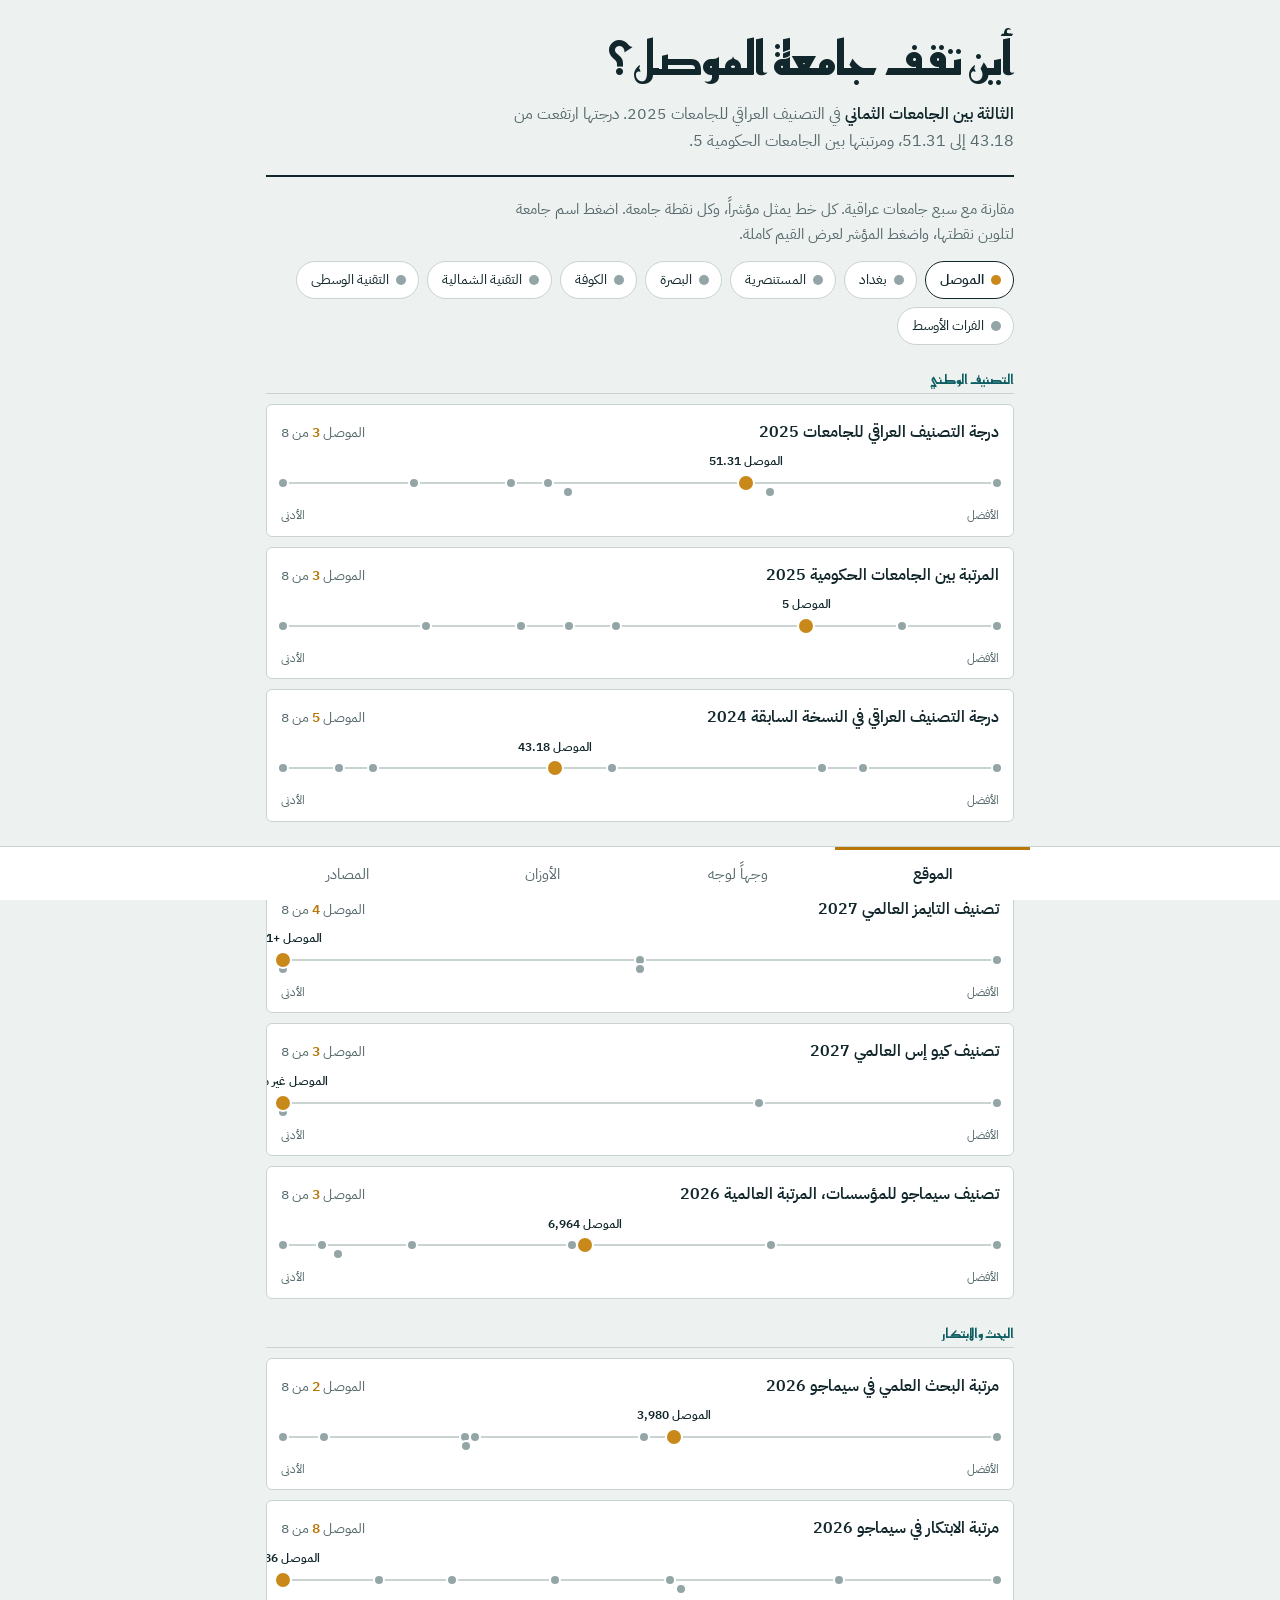
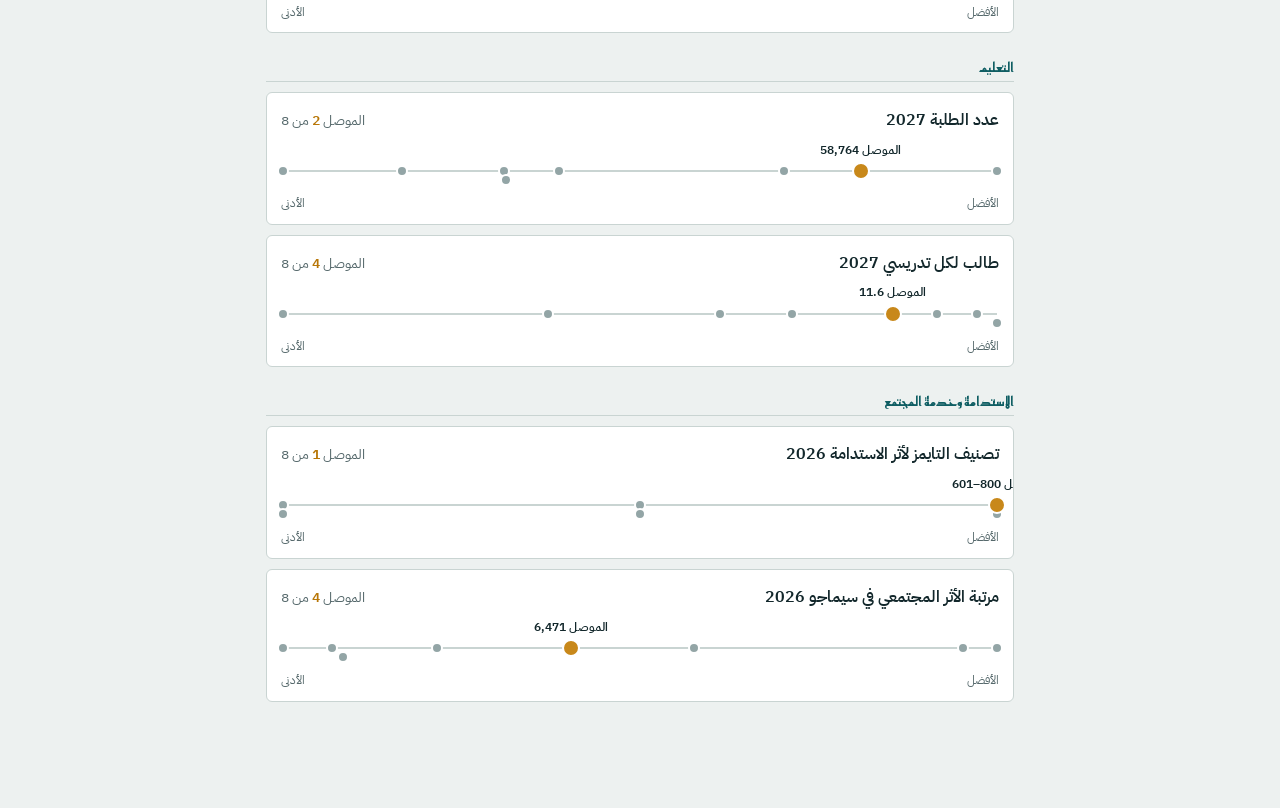
==== compare.html @ 5c390d43 "Add files via upload" ====
<!DOCTYPE html>
<html lang="ar" dir="rtl">
<head>
<meta charset="utf-8">
<meta name="viewport" content="width=device-width, initial-scale=1, viewport-fit=cover">
<title>ميزان الجامعات — مقارنة جامعة الموصل</title>
<link rel="preconnect" href="https://fonts.googleapis.com">
<link href="https://fonts.googleapis.com/css2?family=IBM+Plex+Sans+Arabic:wght@400;500;600&family=Reem+Kufi:wght@500;700&display=swap" rel="stylesheet">
<style>
:root{
  --bg:#EDF1F0; --surface:#FFFFFF; --sunk:#E2E8E6; --ink:#12272B; --muted:#56696C;
  --line:#C9D4D2; --river:#0F5E63; --river-soft:#D5E8E7; --gold:#B87708; --gold-soft:#F6E7C6;
  --dot:#93A5A6; --warn:#8A4B12;
  box-sizing:border-box;
  padding-top:env(safe-area-inset-top,0px); padding-bottom:env(safe-area-inset-bottom,0px);
}
@media (prefers-color-scheme:dark){
  :root:not([data-theme="light"]){
    --bg:#0D1A1D; --surface:#15272B; --sunk:#0A1416; --ink:#E7EFED; --muted:#9BB0B1;
    --line:#2A4146; --river:#63C7C4; --river-soft:#1C3A3D; --gold:#EDB54F; --gold-soft:#3B2F14;
    --dot:#5F7578; --warn:#F0B67A;
  }
}
:root[data-theme="dark"]{
  --bg:#0D1A1D; --surface:#15272B; --sunk:#0A1416; --ink:#E7EFED; --muted:#9BB0B1;
  --line:#2A4146; --river:#63C7C4; --river-soft:#1C3A3D; --gold:#EDB54F; --gold-soft:#3B2F14;
  --dot:#5F7578; --warn:#F0B67A;
}
*,*::before,*::after{box-sizing:inherit}
html{height:100%;scroll-padding-top:env(safe-area-inset-top,0px)}
body{margin:0;min-height:100%;background:var(--bg);color:var(--ink);
  font-family:"IBM Plex Sans Arabic","Noto Sans Arabic",Tahoma,sans-serif;font-size:16px;line-height:1.7}
h1,h2,h3{font-family:"Reem Kufi","IBM Plex Sans Arabic",Tahoma,sans-serif;line-height:1.35;margin:0}
button,input,select,textarea{font:inherit;color:inherit}
:focus-visible{outline:3px solid var(--gold);outline-offset:2px}
.num{font-variant-numeric:tabular-nums;direction:ltr;unicode-bidi:isolate;display:inline-block}

.app{max-width:780px;margin:0 auto;padding:20px 16px 96px}
.screen{display:none}
.screen.on{display:block}

/* رأس الصفحة */
.mast{padding:8px 0 20px;border-bottom:2px solid var(--ink);margin-bottom:20px}
.mast h1{font-size:clamp(1.9rem,7vw,2.9rem);font-weight:700;letter-spacing:0}
.mast p{margin:10px 0 0;max-width:34em;color:var(--muted)}
.mast p strong{color:var(--ink);font-weight:600}
.sec-title{font-size:1.25rem;font-weight:700;margin:28px 0 6px}
.sec-note{color:var(--muted);font-size:.92rem;margin:0 0 14px;max-width:36em}

/* رقائق الجامعات */
.chips{display:flex;flex-wrap:wrap;gap:8px;margin:0 0 18px}
.chip{border:1px solid var(--line);background:var(--surface);border-radius:999px;padding:6px 12px 6px 14px;
  font-size:.88rem;cursor:pointer;display:inline-flex;align-items:center;gap:7px;min-height:38px}
.chip i{width:10px;height:10px;border-radius:50%;background:var(--dot);flex:none}
.chip[aria-pressed="true"]{border-color:var(--ink);font-weight:600}
.chip[aria-pressed="true"] i{background:var(--c)}
.chip[disabled]{cursor:default;opacity:1}

/* شريط الموقع */
.axis-h{font-size:.82rem;color:var(--river);font-weight:600;margin:26px 0 4px;
  border-bottom:1px solid var(--line);padding-bottom:4px}
.strip{background:var(--surface);border:1px solid var(--line);border-radius:6px;margin:10px 0;overflow:hidden}
.strip-btn{display:block;width:100%;text-align:start;background:none;border:0;padding:14px 14px 10px;cursor:pointer}
.strip-top{display:flex;justify-content:space-between;gap:12px;align-items:baseline}
.strip-name{font-weight:600;font-size:1rem}
.strip-rank{font-size:.85rem;color:var(--muted);white-space:nowrap}
.strip-rank b{color:var(--gold);font-weight:600}
.track-wrap{padding:26px 16px 22px;direction:ltr}
.track{position:relative;height:2px;background:var(--line)}
.dotp{position:absolute;top:50%;width:12px;height:12px;border-radius:50%;background:var(--dot);
  transform:translate(-50%,-50%);border:2px solid var(--surface)}
.dotp.l2{top:calc(50% + 9px)}
.dotp.hl{width:18px;height:18px;background:var(--c);z-index:2}
.dotp .tag{position:absolute;left:50%;transform:translateX(-50%);white-space:nowrap;font-size:.72rem;
  color:var(--ink);font-weight:600;bottom:18px;direction:rtl}
.dotp .tag.dn{bottom:auto;top:18px}
.ends{display:flex;justify-content:space-between;font-size:.72rem;color:var(--muted);padding:0 14px 10px;direction:ltr}
.detail{border-top:1px solid var(--line);padding:12px 14px 14px;background:var(--sunk)}
.rowbar{display:grid;grid-template-columns:7.2em 1fr auto;gap:10px;align-items:center;font-size:.88rem;padding:4px 0}
.rowbar .bar{height:8px;background:var(--line);border-radius:4px;overflow:hidden}
.rowbar .bar span{display:block;height:100%;background:var(--dot);border-radius:4px}
.rowbar.me{font-weight:600}
.rowbar.me .bar span{background:var(--gold)}
.src{font-size:.78rem;color:var(--muted);margin:10px 0 0}
.flag{color:var(--warn)}

.pending{list-style:none;margin:0;padding:0;border-top:1px solid var(--line)}
.pending li{display:flex;justify-content:space-between;align-items:center;gap:10px;
  padding:9px 2px;border-bottom:1px solid var(--line);font-size:.92rem}
.pending small{display:block;color:var(--muted);font-size:.8rem}
.link{background:none;border:0;color:var(--river);font-weight:600;cursor:pointer;padding:6px 4px;white-space:nowrap;
  text-decoration:underline;text-underline-offset:3px}

/* جدول المقارنة */
.scroll{overflow-x:auto;border:1px solid var(--line);border-radius:6px;background:var(--surface)}
table{border-collapse:collapse;width:100%;font-size:.88rem}
th,td{padding:9px 10px;text-align:start;border-bottom:1px solid var(--line);vertical-align:top}
thead th{font-weight:600;border-bottom:2px solid var(--ink);white-space:nowrap}
thead th i{display:inline-block;width:9px;height:9px;border-radius:50%;margin-inline-end:5px;background:var(--c)}
tbody th{font-weight:500;min-width:9.5em}
td.best{font-weight:600;background:var(--river-soft)}
td.na{color:var(--muted)}
tr.ax th{background:var(--sunk);color:var(--river);font-size:.8rem;font-weight:600}
svg text{font-family:"IBM Plex Sans Arabic",Tahoma,sans-serif;fill:var(--ink)}
.slope{background:var(--surface);border:1px solid var(--line);border-radius:6px;padding:10px 6px}

/* الأوزان */
.wrow{display:grid;grid-template-columns:1fr auto;gap:2px 12px;padding:10px 0;border-bottom:1px solid var(--line)}
.wrow label{font-weight:500}
.wrow output{font-variant-numeric:tabular-nums;color:var(--river);font-weight:600}
.wrow input[type=range]{grid-column:1/-1;width:100%;accent-color:var(--river);direction:ltr}
.wrow.empty label,.wrow.empty output{color:var(--muted)}
.wrow small{grid-column:1/-1;color:var(--muted);font-size:.8rem}
.rank{list-style:none;margin:0;padding:0;counter-reset:r}
.rank li{counter-increment:r;display:grid;grid-template-columns:1.6em 1fr auto;gap:4px 10px;align-items:center;
  padding:10px 12px;background:var(--surface);border:1px solid var(--line);border-radius:6px;margin-bottom:6px}
.rank li::before{content:counter(r);font-family:"Reem Kufi",sans-serif;font-weight:700;font-size:1.2rem;color:var(--muted)}
.rank li.me{border-color:var(--gold);background:var(--gold-soft)}
.rank li.me::before{color:var(--gold)}
.rank .bar{grid-column:2/-1;height:6px;background:var(--line);border-radius:3px;overflow:hidden}
.rank .bar span{display:block;height:100%;background:var(--river)}
.rank li.me .bar span{background:var(--gold)}
.rank small{grid-column:2/-1;color:var(--muted);font-size:.78rem}
.notice{border-inline-start:4px solid var(--gold);background:var(--gold-soft);padding:10px 14px;border-radius:0 6px 6px 0;
  font-size:.9rem;margin:0 0 16px}

/* إدخال البيانات */
.field{display:block;margin:0 0 12px}
.field span{display:block;font-size:.85rem;font-weight:500;margin-bottom:4px}
.field input,.field select,textarea{width:100%;padding:10px 12px;border:1px solid var(--line);border-radius:6px;
  background:var(--surface);min-height:44px}
.grid2{display:grid;grid-template-columns:repeat(auto-fit,minmax(200px,1fr));gap:0 14px}
.btns{display:flex;flex-wrap:wrap;gap:10px;margin:6px 0 4px}
.btn{border:1px solid var(--ink);background:var(--ink);color:var(--bg);border-radius:6px;padding:10px 18px;
  font-weight:600;cursor:pointer;min-height:44px}
.btn.ghost{background:none;color:var(--ink)}
textarea{min-height:110px;direction:ltr;font-size:.8rem;font-family:ui-monospace,Consolas,monospace}
.srclist{margin:0;padding:0;list-style:none}
.srclist li{padding:9px 0;border-bottom:1px solid var(--line);font-size:.9rem}
.srclist small{display:block;color:var(--muted)}

/* شريط التنقل */
.tabs{position:fixed;inset-inline:0;bottom:0;z-index:10;background:var(--surface);border-top:1px solid var(--line);
  padding-bottom:env(safe-area-inset-bottom,0px)}
.tabs div{max-width:780px;margin:0 auto;display:grid;grid-template-columns:repeat(4,1fr)}
.tabs button{background:none;border:0;border-top:3px solid transparent;padding:12px 4px 13px;cursor:pointer;
  font-size:.92rem;color:var(--muted);min-height:52px}
.tabs button[aria-selected="true"]{color:var(--ink);font-weight:600;border-top-color:var(--gold)}
.toast{position:fixed;bottom:calc(72px + env(safe-area-inset-bottom,0px));left:50%;transform:translateX(-50%);
  background:var(--ink);color:var(--bg);padding:9px 18px;border-radius:6px;font-size:.9rem;opacity:0;pointer-events:none;
  transition:opacity .2s;z-index:20}
.toast.on{opacity:1}
@media (prefers-reduced-motion:reduce){.toast{transition:none}}
</style>
</head>
<body>
<div class="app">

  <section class="screen on" id="s-pos" role="tabpanel">
    <header class="mast">
      <h1>أين تقف جامعة الموصل؟</h1>
      <p id="lead"></p>
    </header>
    <p class="sec-note">مقارنة مع سبع جامعات عراقية. كل خط يمثل مؤشراً، وكل نقطة جامعة. اضغط اسم جامعة لتلوين نقطتها، واضغط المؤشر لعرض القيم كاملة.</p>
    <div class="chips" id="hl-chips"></div>
    <div id="strips"></div>
  </section>

  <section class="screen" id="s-cmp" role="tabpanel">
    <header class="mast">
      <h1>وجهاً لوجه</h1>
      <p>اختر من جامعتين إلى أربع. الخانة المظللة هي الأفضل في ذلك المؤشر.</p>
    </header>
    <div class="chips" id="cmp-chips"></div>
    <div class="scroll"><table id="cmp-table"></table></div>
    <h2 class="sec-title">التصنيف العراقي بين 2024 و2025</h2>
    <p class="sec-note">درجة كل جامعة في النسختين. الخطوط الملونة للجامعات المختارة أعلاه.</p>
    <div class="slope" id="slope"></div>
  </section>

  <section class="screen" id="s-w" role="tabpanel">
    <header class="mast">
      <h1>الأوزان والترتيب</h1>
      <p>حرّك وزن كل محور، والترتيب يتغير فوراً. لا يوجد ترتيب واحد صحيح، فالترتيب يتبع ما تعدّه مهماً.</p>
    </header>
    <div class="notice" id="cover-note"></div>
    <ol class="rank" id="rank"></ol>
    <h2 class="sec-title">وزن كل محور</h2>
    <div id="weights"></div>
    <div class="btns"><button class="btn ghost" id="w-reset">إعادة الأوزان الافتراضية</button></div>
  </section>

  <section class="screen" id="s-data" role="tabpanel">
    <header class="mast">
      <h1>المصادر وطريقة الحساب</h1>
      <p>كل مؤشر في هذا التطبيق متوفر للجامعات الثماني كلها، ومأخوذ من مصدره المعلن.</p>
    </header>
    <ul class="srclist" id="srclist"></ul>
    <h2 class="sec-title">طريقة الحساب</h2>
    <p class="sec-note">كل مؤشر يُحوَّل إلى مقياس من صفر إلى مئة بين الجامعات الثماني: الأفضل مئة والأدنى صفر. درجة المحور هي متوسط مؤشراته، والدرجة النهائية متوسط المحاور بحسب أوزانها. «غير مدرجة» في تصنيف عالمي تُحسب صفراً في ذلك المؤشر. عدد الطلبة وسنة التأسيس للعرض فقط ولا يدخلان في الترتيب.</p>
    <p class="sec-note" id="stamp"></p>
  </section>
</div>

<nav class="tabs" aria-label="شاشات التطبيق"><div role="tablist">
  <button role="tab" data-tab="pos" aria-selected="true">الموقع</button>
  <button role="tab" data-tab="cmp" aria-selected="false">وجهاً لوجه</button>
  <button role="tab" data-tab="w" aria-selected="false">الأوزان</button>
  <button role="tab" data-tab="data" aria-selected="false">المصادر</button>
</div></nav>
<div class="toast" id="toast" role="status" aria-live="polite"></div>

<script>
(function(){
"use strict";
var UNIS=[
 {id:"mosul",n:"جامعة الموصل",s:"الموصل",c:"#C8881A"},
 {id:"baghdad",n:"جامعة بغداد",s:"بغداد",c:"#2E7BC4"},
 {id:"must",n:"الجامعة المستنصرية",s:"المستنصرية",c:"#8A5FC9"},
 {id:"basrah",n:"جامعة البصرة",s:"البصرة",c:"#1F9A77"},
 {id:"kufa",n:"جامعة الكوفة",s:"الكوفة",c:"#C7524A"},
 {id:"ntu",n:"الجامعة التقنية الشمالية",s:"التقنية الشمالية",c:"#D2619F"},
 {id:"mtu",n:"الجامعة التقنية الوسطى",s:"التقنية الوسطى",c:"#3E9FB3"},
 {id:"atu",n:"جامعة الفرات الأوسط التقنية",s:"الفرات الأوسط",c:"#8C9A32"}
];
var AXES=[
 {id:"nat",n:"التصنيف الوطني",w:25},
 {id:"glob",n:"التصنيفات العالمية",w:25},
 {id:"res",n:"البحث والابتكار",w:25},
 {id:"edu",n:"التعليم",w:10},
 {id:"sus",n:"الاستدامة وخدمة المجتمع",w:15}
];
var MOHE="جهاز الإشراف والتقويم العلمي، وزارة التعليم العالي";
var THE="صفحات الجامعات في موقع التايمز للتعليم العالي";
var SIR="موقع سيماجو لتصنيف المؤسسات";
var IND=[
 {id:"iru25",ax:"nat",n:"درجة التصنيف العراقي للجامعات",hi:true,sc:true,src:MOHE,year:"2025",
  v:{mosul:"51.31",baghdad:"60.08",must:"45.10",basrah:"52.17",kufa:"39.75",ntu:"43.14",mtu:"44.40",atu:"35.17"}},
 {id:"iru25r",ax:"nat",n:"المرتبة بين الجامعات الحكومية",hi:false,sc:false,src:MOHE,year:"2025",
  v:{mosul:"5",baghdad:"1",must:"9",basrah:"3",kufa:"13",ntu:"11",mtu:"10",atu:"16"}},
 {id:"iru24",ax:"nat",n:"درجة التصنيف العراقي في النسخة السابقة",hi:true,sc:false,src:MOHE,year:"2024",
  v:{mosul:"43.18",baghdad:"48.65",must:"51.04",basrah:"44.20",kufa:"47.93",ntu:"39.35",mtu:"39.95",atu:"38.35"}},
 {id:"the",ax:"glob",n:"تصنيف التايمز العالمي",hi:false,sc:true,src:THE,year:"2027",
  v:{mosul:"2001+",baghdad:"1601–1800",must:"1801–2000",basrah:"2001+",kufa:"1801–2000",ntu:"2001+",mtu:"2001+",atu:"2001+"}},
 {id:"qs",ax:"glob",n:"تصنيف كيو إس العالمي",hi:false,sc:true,src:"صفحات الجامعات في موقع كيو إس",year:"2027",
  note:"الموصل والبصرة ظهرتا في نسخة 2026 بنطاق 1201–1400 ثم غابتا عن نسخة 2027.",
  v:{mosul:"غير مدرجة",baghdad:"801–850",must:"1001–1200",basrah:"غير مدرجة",kufa:"1401+",ntu:"غير مدرجة",mtu:"غير مدرجة",atu:"غير مدرجة"}},
 {id:"sir",ax:"glob",n:"تصنيف سيماجو للمؤسسات، المرتبة العالمية",hi:false,sc:true,src:SIR,year:"2026",
  v:{baghdad:"3279",must:"5298",mosul:"6964",basrah:"7077",kufa:"8508",atu:"9174",ntu:"9319",mtu:"9663"}},
 {id:"sirr",ax:"res",n:"مرتبة البحث العلمي في سيماجو",hi:false,sc:true,src:SIR,year:"2026",
  v:{baghdad:"1367",mosul:"3980",must:"4227",basrah:"5589",atu:"5657",kufa:"5673",mtu:"6813",ntu:"7144"}},
 {id:"siri",ax:"res",n:"مرتبة الابتكار في سيماجو",hi:false,sc:true,src:SIR,year:"2026",
  v:{ntu:"8283",mtu:"8593",baghdad:"8903",basrah:"8925",must:"9152",kufa:"9355",atu:"9498",mosul:"9686"}},
 {id:"stud",ax:"edu",n:"عدد الطلبة",hi:true,sc:false,src:THE,year:"2027",
  v:{baghdad:"68301",mosul:"58764",basrah:"53414",mtu:"37763",must:"34033",kufa:"33945",atu:"26757",ntu:"18476"}},
 {id:"sps",ax:"edu",n:"طالب لكل تدريسي",hi:false,sc:true,src:THE,year:"2027",
  v:{must:"9",baghdad:"9.5",kufa:"10.5",mosul:"11.6",ntu:"14.1",basrah:"15.9",mtu:"20.2",atu:"26.8"}},
 {id:"founded",ax:"edu",n:"سنة التأسيس",hi:false,sc:false,src:"مواقع الجامعات والمصادر العامة",year:"—",plain:true,
  v:{mosul:"1967",baghdad:"1957",must:"1963",basrah:"1964",kufa:"1987",ntu:"2014",mtu:"2014",atu:"2014"}},
 {id:"impact",ax:"sus",n:"تصنيف التايمز لأثر الاستدامة",hi:false,sc:true,src:THE,year:"2026",
  note:"البصرة والتقنية الشمالية ظهرتا في نسخة 2025 فقط: البصرة 601–800، والتقنية الشمالية 1001–1500.",
  v:{mosul:"601–800",must:"601–800",kufa:"801–1000",atu:"801–1000",mtu:"1001–1500",baghdad:"غير مدرجة",basrah:"غير مدرجة",ntu:"غير مدرجة"}},
 {id:"sirs",ax:"sus",n:"مرتبة الأثر المجتمعي في سيماجو",hi:false,sc:true,src:SIR,year:"2026",
  v:{baghdad:"2403",must:"2721",basrah:"5297",mosul:"6471",kufa:"7766",ntu:"8659",atu:"8765",mtu:"9231"}}
];
var IX={};IND.forEach(function(i){IX[i.id]=i;});
var UX={};UNIS.forEach(function(u){UX[u.id]=u;});
var KEY="unicompare.v3";
var S={ov:{},w:{},hl:["mosul"],cmp:["mosul","baghdad","basrah"],open:null,edit:"the"};
try{var raw=localStorage.getItem(KEY);if(raw){var p=JSON.parse(raw);if(p&&typeof p==="object"){
  if(p.w)S.w=p.w;if(Array.isArray(p.hl))S.hl=p.hl;if(Array.isArray(p.cmp))S.cmp=p.cmp;}}}catch(e){}
function save(){try{localStorage.setItem(KEY,JSON.stringify({ov:S.ov,w:S.w,hl:S.hl,cmp:S.cmp}));}catch(e){}}
function $(id){return document.getElementById(id);}
function esc(s){return String(s).replace(/[&<>"']/g,function(c){return{"&":"&amp;","<":"&lt;",">":"&gt;",'"':"&quot;","'":"&#39;"}[c];});}
function fmt(v,dec){return Number(v).toLocaleString("en-US",{maximumFractionDigits:dec==null?2:dec});}
function weight(a){return S.w[a.id]!=null?S.w[a.id]:a.w;}
function meta(ind){var o=S.ov[ind.id];return{src:o?o.src:ind.src,year:o?o.year:ind.year,note:o?null:ind.note};}
function rawText(ind,u){var o=S.ov[ind.id];var t=o?o.vals[u]:(ind.v||{})[u];return t==null?"":String(t).trim();}
function parse(t,ind){
  if(!t)return null;
  if(/غير\s*مدرج/.test(t))return{t:"غير مدرجة",un:true};
  var m=t.replace(/[,،]/g,"").match(/\d+(\.\d+)?/);if(!m)return null;
  var v=parseFloat(m[0]);var simple=/^\d+(\.\d+)?$/.test(t.replace(/[,،]/g,""));
  return{t:simple&&!ind.plain?fmt(v):t,v:v};
}
function val(ind,u){
  if(ind.der){var a=val(IX[ind.der[0]],u),b=val(IX[ind.der[1]],u);
    if(!a||!b||a.un||b.un||!b.v)return null;var q=a.v/b.v;return{t:fmt(q,ind.dec),v:q};}
  return parse(rawText(ind,u),ind);
}
function count(ind){return UNIS.filter(function(u){return val(ind,u.id);}).length;}
function norms(ind){
  var out={},nums=[];
  UNIS.forEach(function(u){var r=val(ind,u.id);if(r){out[u.id]=r;if(!r.un)nums.push(r.v);}});
  if(!nums.length)return{};
  var mn=Math.min.apply(null,nums),mx=Math.max.apply(null,nums),res={};
  Object.keys(out).forEach(function(k){var r=out[k];
    res[k]=r.un?0:(mx===mn?1:(ind.hi?(r.v-mn)/(mx-mn):(mx-r.v)/(mx-mn)));});
  return res;
}
function scored(ind){return ind.sc&&count(ind)===8;}
function axisScores(ax){
  var acc={};
  IND.filter(function(i){return i.ax===ax.id&&scored(i);}).forEach(function(i){
    var n=norms(i);Object.keys(n).forEach(function(k){(acc[k]=acc[k]||[]).push(n[k]);});});
  var out={};Object.keys(acc).forEach(function(k){out[k]=acc[k].reduce(function(a,b){return a+b;},0)/acc[k].length;});
  return out;
}
function rankIn(ind,uid){
  var n=norms(ind);if(n[uid]==null)return null;
  var better=Object.keys(n).filter(function(k){return n[k]>n[uid]+1e-9;}).length;
  return{pos:better+1,of:Object.keys(n).length};
}
var ORD=["","الأولى","الثانية","الثالثة","الرابعة","الخامسة","السادسة","السابعة","الثامنة"];

/* ---------- شاشة الموقع ---------- */
function chipsHTML(sel,lockMosul){
  return UNIS.map(function(u){var on=sel.indexOf(u.id)>=0;
    return '<button class="chip" data-u="'+u.id+'" aria-pressed="'+on+'" style="--c:'+u.c+'"'+
      (lockMosul&&u.id==="mosul"?" disabled":"")+'><i></i>'+esc(u.s)+'</button>';}).join("");
}
function renderLead(){
  var i25=IX.iru25,r=rankIn(i25,"mosul"),a=val(IX.iru25r,"mosul"),b=val(IX.iru24,"mosul"),c=val(i25,"mosul");
  var h="";
  if(r)h+="<strong>"+ORD[r.pos]+" بين الجامعات "+(r.of===8?"الثماني":r.of)+"</strong> في التصنيف العراقي للجامعات "+esc(meta(i25).year)+". ";
  if(a&&b&&c)h+="درجتها ارتفعت من <span class='num'>"+b.t+"</span> إلى <span class='num'>"+c.t+"</span>، ومرتبتها بين الجامعات الحكومية <span class='num'>"+a.t+"</span>.";
  $("lead").innerHTML=h||"أدخل البيانات لتظهر خلاصة الموقع هنا.";
}
function stripHTML(ind){
  var n=norms(ind),m=meta(ind),rk=rankIn(ind,"mosul");
  var pts=UNIS.filter(function(u){return n[u.id]!=null;}).map(function(u){return{u:u,p:n[u.id],r:val(ind,u.id)};})
    .sort(function(a,b){return a.p-b.p;});
  var last=-9,lane=0,k=0;
  var dots=pts.map(function(d){
    var hl=S.hl.indexOf(d.u.id)>=0;
    if(d.p-last<0.035){lane=lane?0:1;}else{lane=0;}last=d.p;
    var tag=hl?'<span class="tag'+((k++)%2?" dn":"")+'">'+esc(d.u.s)+" "+'<span class="num">'+esc(d.r.t)+"</span></span>":"";
    return '<span class="dotp'+(hl?" hl":"")+(lane&&!hl?" l2":"")+'" style="left:'+(d.p*100).toFixed(1)+"%;--c:"+d.u.c+'" title="'+esc(d.u.n)+": "+esc(d.r.t)+'">'+tag+"</span>";
  }).join("");
  var open=S.open===ind.id,det="";
  if(open){
    det='<div class="detail">'+pts.slice().reverse().map(function(d){
      return '<div class="rowbar'+(d.u.id==="mosul"?" me":"")+'"><span>'+esc(d.u.s)+'</span><span class="bar"><span style="width:'+Math.max(3,d.p*100).toFixed(0)+'%"></span></span><span class="num">'+esc(d.r.t)+"</span></div>";
    }).join("")+
    '<p class="src">المصدر: '+esc(m.src||"غير محدد")+"، "+esc(m.year||"")+"."+(m.note?' <span class="flag">'+esc(m.note)+"</span>":"")+"</p></div>";
  }
  return '<article class="strip"><button class="strip-btn" data-ind="'+ind.id+'" aria-expanded="'+open+'">'+
    '<span class="strip-top"><span class="strip-name">'+esc(ind.n)+(m.year&&m.year!=="—"?' <span class="num">'+esc(m.year)+"</span>":"")+"</span>"+
    '<span class="strip-rank">'+(rk?"الموصل <b>"+rk.pos+"</b> من "+rk.of:"الموصل بلا قيمة")+"</span></span></button>"+
    '<div class="track-wrap"><div class="track">'+dots+"</div></div>"+
    '<div class="ends"><span>الأدنى</span><span>الأفضل</span></div>'+det+"</article>";
}
function renderPos(){
  renderLead();
  $("hl-chips").innerHTML=chipsHTML(S.hl,true);
  var h="";
  AXES.forEach(function(ax){
    var list=IND.filter(function(i){return i.ax===ax.id&&!i.plain&&count(i)>=2;});
    if(list.length)h+='<h2 class="axis-h">'+esc(ax.n)+"</h2>"+list.map(stripHTML).join("");
  });
  $("strips").innerHTML=h;
}

/* ---------- وجهاً لوجه ---------- */
function renderCmp(){
  $("cmp-chips").innerHTML=chipsHTML(S.cmp,false);
  var sel=S.cmp.map(function(id){return UX[id];});
  var h="<thead><tr><th>المؤشر</th>"+sel.map(function(u){return '<th style="--c:'+u.c+'"><i></i>'+esc(u.s)+"</th>";}).join("")+"</tr></thead><tbody>";
  AXES.forEach(function(ax){
    var list=IND.filter(function(i){return i.ax===ax.id&&count(i)>=1;});
    if(!list.length)return;
    h+='<tr class="ax"><th colspan="'+(sel.length+1)+'">'+esc(ax.n)+"</th></tr>";
    list.forEach(function(i){
      var n=norms(i),best=-1;
      if(!i.plain)sel.forEach(function(u){if(n[u.id]!=null&&n[u.id]>best)best=n[u.id];});
      var have=sel.filter(function(u){return n[u.id]!=null;}).length;
      var y=meta(i).year;
      h+="<tr><th>"+esc(i.n)+(y&&y!=="—"?' <span class="num">'+esc(y)+"</span>":"")+"</th>"+sel.map(function(u){
        var r=val(i,u.id);if(!r)return '<td class="na">لم يُدخل</td>';
        var b=!i.plain&&have>1&&Math.abs(n[u.id]-best)<1e-9;
        return "<td"+(b?' class="best"':"")+'><span class="num">'+esc(r.t)+"</span></td>";}).join("")+"</tr>";
    });
  });
  $("cmp-table").innerHTML=h+"</tbody>";
  renderSlope();
}
function renderSlope(){
  var a=IX.iru24,b=IX.iru25,rows=[];
  UNIS.forEach(function(u){var x=val(a,u.id),y=val(b,u.id);if(x&&y&&!x.un&&!y.un)rows.push({u:u,a:x.v,b:y.v});});
  if(rows.length<2){$("slope").innerHTML='<p class="sec-note">أدخل درجات النسختين ليظهر الرسم.</p>';return;}
  var all=[];rows.forEach(function(r){all.push(r.a,r.b);});
  var mn=Math.min.apply(null,all)-1,mx=Math.max.apply(null,all)+1,W=360,H=330,T=36,B=18,xa=318,xb=176;
  function y(v){return T+(mx-v)/(mx-mn)*(H-T-B);}
  rows.sort(function(p,q){return q.b-p.b;});
  var prev=-99;rows.forEach(function(r){var ly=y(r.b);if(ly-prev<17)ly=prev+17;r.ly=ly;prev=ly;});
  var s='<svg viewBox="0 0 '+W+" "+(Math.max(H,prev+14))+'" role="img" aria-label="تغير درجة التصنيف العراقي بين النسختين" style="width:100%;height:auto;display:block">';
  s+='<text x="'+xa+'" y="18" text-anchor="middle" font-size="12" font-weight="600">'+esc(meta(a).year)+"</text>";
  s+='<text x="'+xb+'" y="18" text-anchor="middle" font-size="12" font-weight="600">'+esc(meta(b).year)+"</text>";
  s+='<line x1="'+xa+'" x2="'+xa+'" y1="'+T+'" y2="'+(H-B)+'" stroke="var(--line)"/><line x1="'+xb+'" x2="'+xb+'" y1="'+T+'" y2="'+(H-B)+'" stroke="var(--line)"/>';
  rows.slice().sort(function(p,q){return (S.cmp.indexOf(p.u.id)>=0)-(S.cmp.indexOf(q.u.id)>=0);}).forEach(function(r){
    var on=S.cmp.indexOf(r.u.id)>=0,col=on?r.u.c:"var(--dot)";
    s+='<line x1="'+xa+'" y1="'+y(r.a).toFixed(1)+'" x2="'+xb+'" y2="'+y(r.b).toFixed(1)+'" stroke="'+col+'" stroke-width="'+(on?3:1.2)+'" stroke-linecap="round"/>';
    s+='<circle cx="'+xa+'" cy="'+y(r.a).toFixed(1)+'" r="'+(on?4.5:3)+'" fill="'+col+'"/><circle cx="'+xb+'" cy="'+y(r.b).toFixed(1)+'" r="'+(on?4.5:3)+'" fill="'+col+'"/>';
    if(on)s+='<text x="'+(xa+9)+'" y="'+(y(r.a)+4).toFixed(1)+'" font-size="11" text-anchor="start">'+fmt(r.a,1)+"</text>";
    s+='<line x1="'+(xb-5)+'" y1="'+y(r.b).toFixed(1)+'" x2="'+(xb-10)+'" y2="'+r.ly.toFixed(1)+'" stroke="var(--line)"/>';
    s+='<text x="'+(xb-13)+'" y="'+(r.ly+4).toFixed(1)+'" font-size="12" direction="rtl" text-anchor="start" font-weight="'+(on?600:400)+'"'+(on?"":' style="fill:var(--muted)"')+">"+esc(r.u.s)+" "+fmt(r.b,1)+"</text>";
  });
  $("slope").innerHTML=s+"</svg>";
}

/* ---------- الأوزان ---------- */
function renderW(){
  var sc={},live=[];
  AXES.forEach(function(ax){sc[ax.id]=axisScores(ax);if(Object.keys(sc[ax.id]).length)live.push(ax);});
  var res=UNIS.map(function(u){var sw=0,s=0,n=0;
    live.forEach(function(ax){var v=sc[ax.id][u.id];if(v!=null){var w=weight(ax);s+=w*v;sw+=w;n++;}});
    return{u:u,score:sw?s/sw*100:null,n:n};}).filter(function(r){return r.score!=null;})
    .sort(function(p,q){return q.score-p.score;});
  $("cover-note").innerHTML="الترتيب محسوب من "+live.length+" محاور: «"+live.map(function(a){return esc(a.n);}).join("»، «")+"». كل المؤشرات متوفرة للجامعات الثماني.";
  $("rank").innerHTML=res.map(function(r){
    return '<li class="'+(r.u.id==="mosul"?"me":"")+'"><span>'+esc(r.u.n)+'</span><span class="num">'+fmt(r.score,1)+
      '</span><span class="bar"><span style="width:'+r.score.toFixed(0)+'%"></span></span></li>';}).join("");
  var tot=live.reduce(function(a,x){return a+weight(x);},0);
  $("weights").innerHTML=live.map(function(ax){
    var on=live.indexOf(ax)>=0,w=weight(ax),pc=on&&tot?Math.round(w/tot*100):0;
    return '<div class="wrow'+(on?"":" empty")+'"><label for="w-'+ax.id+'">'+esc(ax.n)+'</label><output id="o-'+ax.id+'">'+(on?pc+"٪":"—")+
      '</output><input type="range" id="w-'+ax.id+'" data-ax="'+ax.id+'" min="0" max="40" step="5" value="'+w+'"'+(on?"":" disabled")+">"+
      (on?"":"<small>لا بيانات بعد في هذا المحور، فهو خارج الحساب.</small>")+"</div>";}).join("");
}

/* ---------- البيانات ---------- */
function renderData(){
  $("srclist").innerHTML=IND.map(function(i){var mm=meta(i);
    return "<li>"+esc(i.n)+"<small>"+esc(mm.src||"")+(mm.year&&mm.year!=="—"?"، "+esc(mm.year):"")+"</small>"+(mm.note?"<small>"+esc(mm.note)+"</small>":"")+"</li>";}).join("");
  $("stamp").textContent="آخر تحديث للبيانات: تشرين الأول 2026.";
}
function toast(t){var el=$("toast");el.textContent=t;el.classList.add("on");clearTimeout(toast.t);toast.t=setTimeout(function(){el.classList.remove("on");},2200);}
function renderAll(){renderPos();renderCmp();renderW();renderData();}
function go(tab){
  ["pos","cmp","w","data"].forEach(function(t){$("s-"+t).classList.toggle("on",t===tab);});
  document.querySelectorAll(".tabs button").forEach(function(b){b.setAttribute("aria-selected",b.dataset.tab===tab);});
  window.scrollTo(0,0);
}

/* ---------- الأحداث ---------- */
document.querySelector(".tabs").addEventListener("click",function(e){var b=e.target.closest("button");if(b)go(b.dataset.tab);});
$("hl-chips").addEventListener("click",function(e){var b=e.target.closest(".chip");if(!b||b.disabled)return;
  var i=S.hl.indexOf(b.dataset.u);if(i>=0)S.hl.splice(i,1);else S.hl.push(b.dataset.u);save();renderPos();});
$("strips").addEventListener("click",function(e){var b=e.target.closest(".strip-btn");if(!b)return;
  S.open=S.open===b.dataset.ind?null:b.dataset.ind;renderPos();});
$("cmp-chips").addEventListener("click",function(e){var b=e.target.closest(".chip");if(!b)return;
  var i=S.cmp.indexOf(b.dataset.u);
  if(i>=0){if(S.cmp.length<=2){toast("أبقِ جامعتين على الأقل");return;}S.cmp.splice(i,1);}
  else{if(S.cmp.length>=4){toast("الحد الأقصى أربع جامعات");return;}S.cmp.push(b.dataset.u);}
  save();renderCmp();});
$("weights").addEventListener("input",function(e){var t=e.target;if(!t.dataset.ax)return;
  S.w[t.dataset.ax]=Number(t.value);save();var id=t.id;renderW();var el=$(id);if(el)el.focus();});
$("w-reset").addEventListener("click",function(){S.w={};save();renderW();toast("أُعيدت الأوزان الافتراضية");});

S.hl=S.hl.filter(function(x){return UX[x];});if(S.hl.indexOf("mosul")<0)S.hl.unshift("mosul");
S.cmp=S.cmp.filter(function(x){return UX[x];});if(S.cmp.length<2)S.cmp=["mosul","baghdad"];

renderAll();
})();
</script>
</body>
</html>
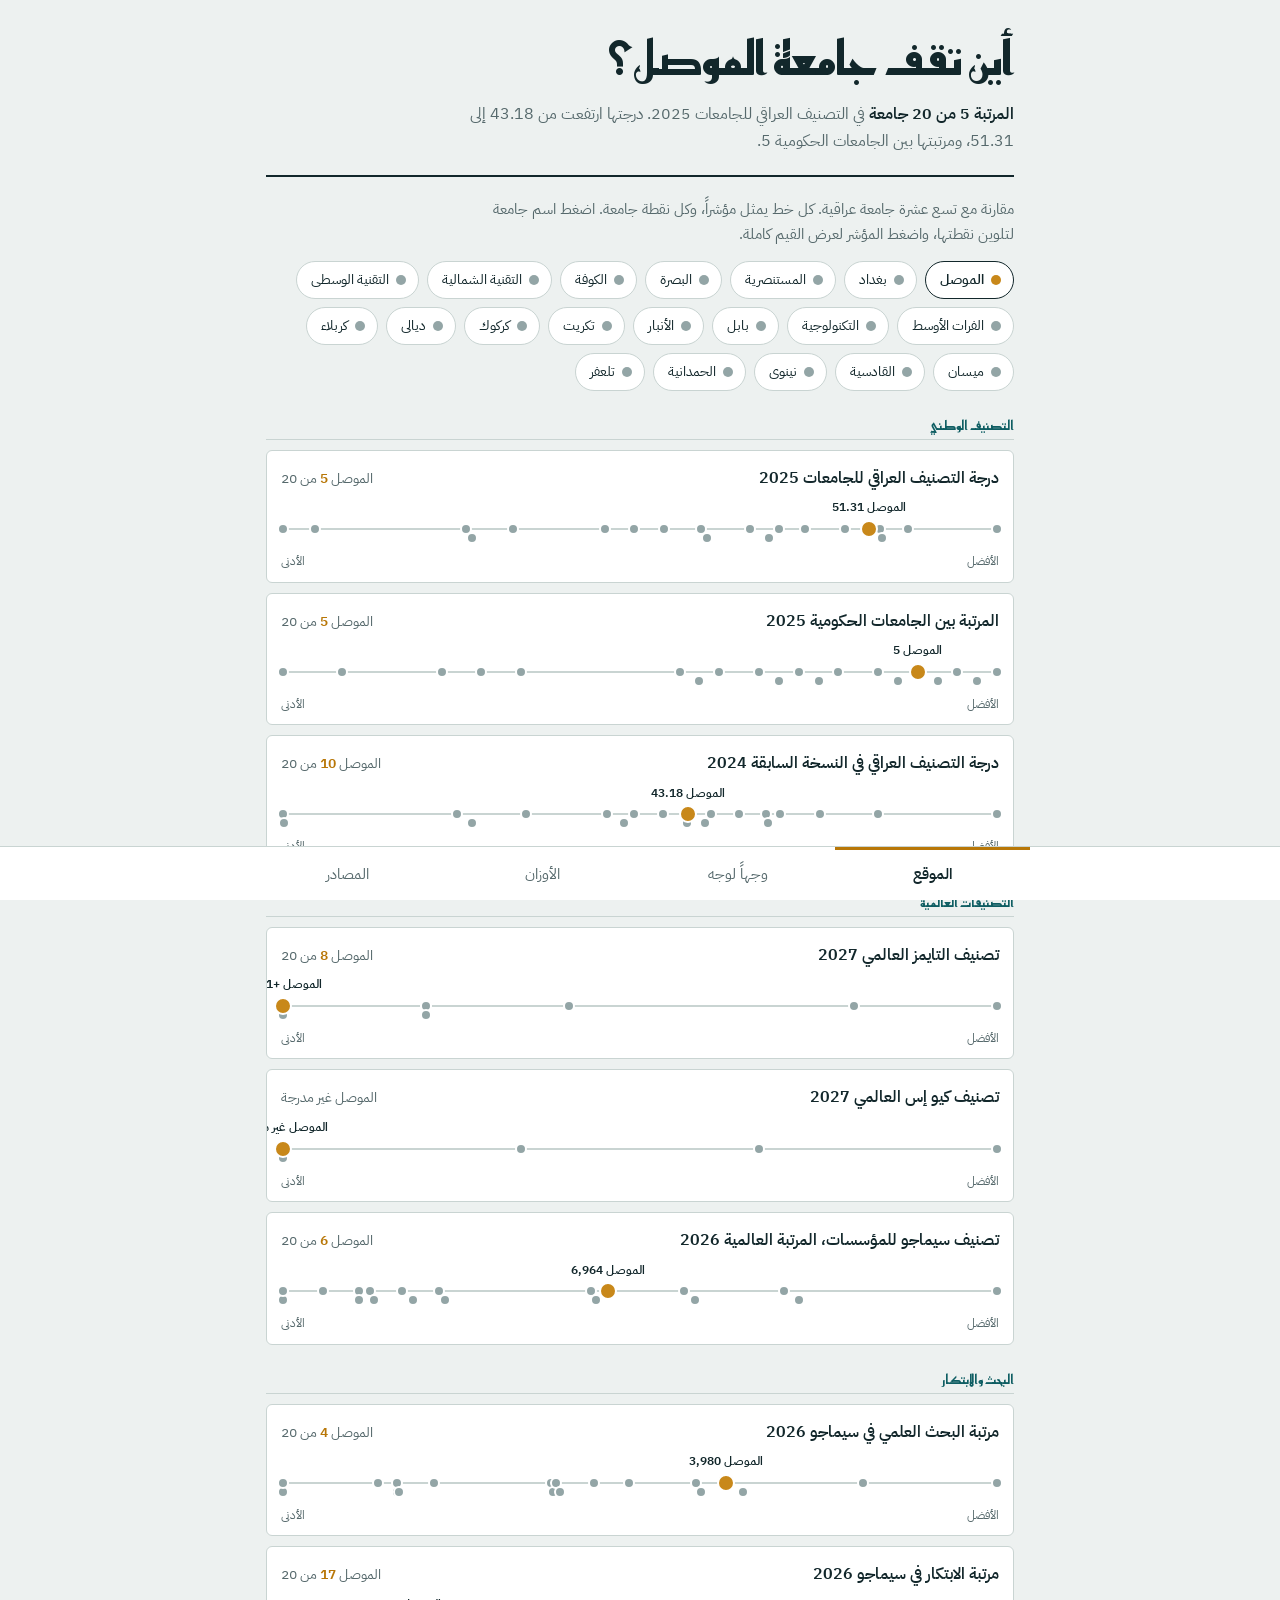
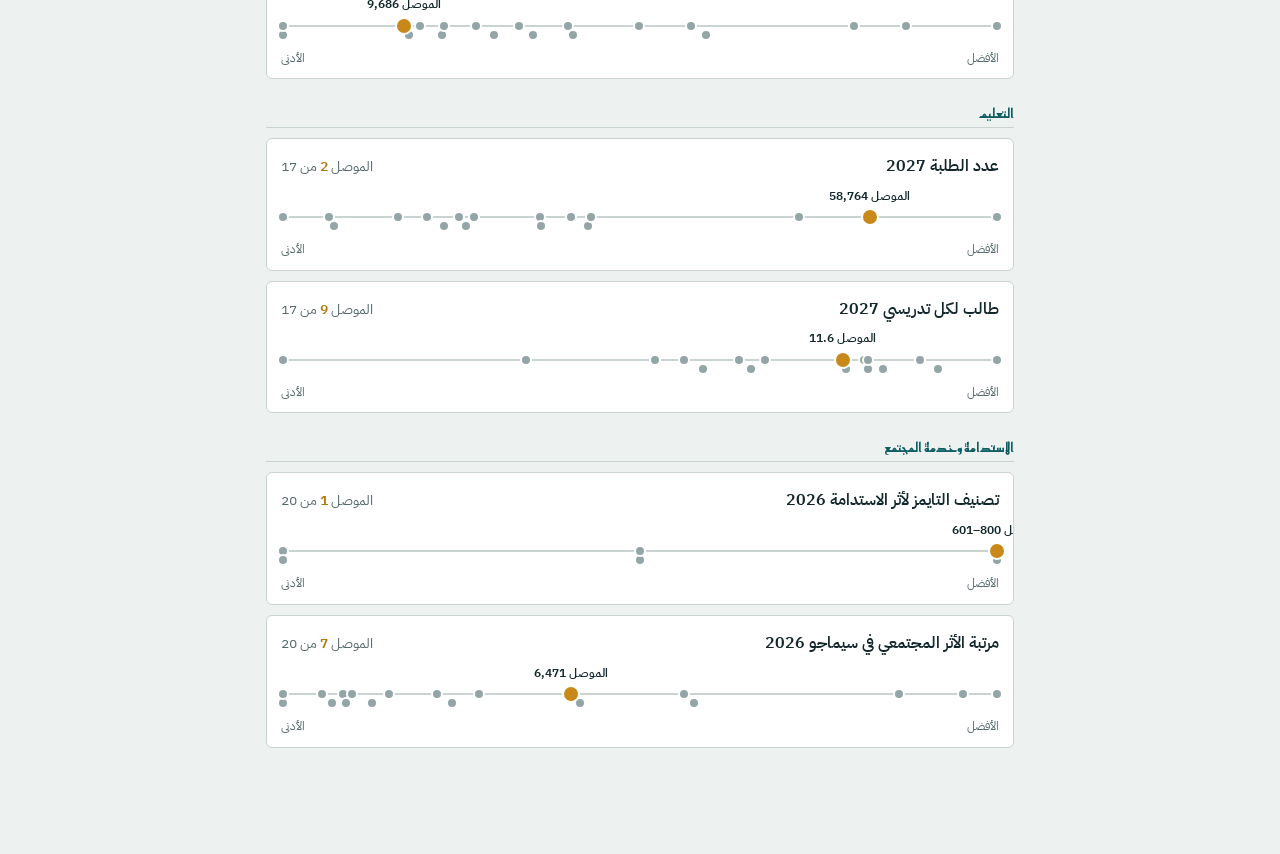
==== commit 792a8844: "Add files via upload" ====
--- a/compare.html
+++ b/compare.html
@@ -161,7 +161,7 @@
       <h1>أين تقف جامعة الموصل؟</h1>
       <p id="lead"></p>
     </header>
-    <p class="sec-note">مقارنة مع سبع جامعات عراقية. كل خط يمثل مؤشراً، وكل نقطة جامعة. اضغط اسم جامعة لتلوين نقطتها، واضغط المؤشر لعرض القيم كاملة.</p>
+    <p class="sec-note">مقارنة مع تسع عشرة جامعة عراقية. كل خط يمثل مؤشراً، وكل نقطة جامعة. اضغط اسم جامعة لتلوين نقطتها، واضغط المؤشر لعرض القيم كاملة.</p>
     <div class="chips" id="hl-chips"></div>
     <div id="strips"></div>
   </section>
@@ -193,11 +193,11 @@
   <section class="screen" id="s-data" role="tabpanel">
     <header class="mast">
       <h1>المصادر وطريقة الحساب</h1>
-      <p>كل مؤشر في هذا التطبيق متوفر للجامعات الثماني كلها، ومأخوذ من مصدره المعلن.</p>
+      <p>كل مؤشر في هذا التطبيق مأخوذ من مصدره المعلن. جامعات نينوى والحمدانية وتلعفر بلا بيانات تعليم في موقع التايمز.</p>
     </header>
     <ul class="srclist" id="srclist"></ul>
     <h2 class="sec-title">طريقة الحساب</h2>
-    <p class="sec-note">كل مؤشر يُحوَّل إلى مقياس من صفر إلى مئة بين الجامعات الثماني: الأفضل مئة والأدنى صفر. درجة المحور هي متوسط مؤشراته، والدرجة النهائية متوسط المحاور بحسب أوزانها. «غير مدرجة» في تصنيف عالمي تُحسب صفراً في ذلك المؤشر. عدد الطلبة وسنة التأسيس للعرض فقط ولا يدخلان في الترتيب.</p>
+    <p class="sec-note">كل مؤشر يُحوَّل إلى مقياس من صفر إلى مئة بين الجامعات العشرين: الأفضل مئة والأدنى صفر. درجة المحور هي متوسط مؤشراته، والدرجة النهائية متوسط المحاور بحسب أوزانها. «غير مدرجة» في تصنيف عالمي تُحسب صفراً في ذلك المؤشر. الجامعة التي لا تتوفر لها بيانات محور لا يُحسب لها ذلك المحور، ويظهر ذلك بجانب اسمها. عدد الطلبة وسنة التأسيس للعرض فقط ولا يدخلان في الترتيب.</p>
     <p class="sec-note" id="stamp"></p>
   </section>
 </div>
@@ -221,7 +221,19 @@
  {id:"kufa",n:"جامعة الكوفة",s:"الكوفة",c:"#C7524A"},
  {id:"ntu",n:"الجامعة التقنية الشمالية",s:"التقنية الشمالية",c:"#D2619F"},
  {id:"mtu",n:"الجامعة التقنية الوسطى",s:"التقنية الوسطى",c:"#3E9FB3"},
- {id:"atu",n:"جامعة الفرات الأوسط التقنية",s:"الفرات الأوسط",c:"#8C9A32"}
+ {id:"atu",n:"جامعة الفرات الأوسط التقنية",s:"الفرات الأوسط",c:"#8C9A32"},
+ {id:"tech",n:"الجامعة التكنولوجية",s:"التكنولوجية",c:"#E0703A"},
+ {id:"babylon",n:"جامعة بابل",s:"بابل",c:"#5A6BD8"},
+ {id:"anbar",n:"جامعة الأنبار",s:"الأنبار",c:"#B5942A"},
+ {id:"tikrit",n:"جامعة تكريت",s:"تكريت",c:"#2FA36B"},
+ {id:"kirkuk",n:"جامعة كركوك",s:"كركوك",c:"#A65FA8"},
+ {id:"diyala",n:"جامعة ديالى",s:"ديالى",c:"#D0504F"},
+ {id:"kerbala",n:"جامعة كربلاء",s:"كربلاء",c:"#3C8FD0"},
+ {id:"misan",n:"جامعة ميسان",s:"ميسان",c:"#6F9A3A"},
+ {id:"qadis",n:"جامعة القادسية",s:"القادسية",c:"#C46A8E"},
+ {id:"ninevah",n:"جامعة نينوى",s:"نينوى",c:"#4FA89A"},
+ {id:"hamdaniya",n:"جامعة الحمدانية",s:"الحمدانية",c:"#B9763F"},
+ {id:"telafer",n:"جامعة تلعفر",s:"تلعفر",c:"#7C7FD6"}
 ];
 var AXES=[
  {id:"nat",n:"التصنيف الوطني",w:25},
@@ -235,37 +247,37 @@
 var SIR="موقع سيماجو لتصنيف المؤسسات";
 var IND=[
  {id:"iru25",ax:"nat",n:"درجة التصنيف العراقي للجامعات",hi:true,sc:true,src:MOHE,year:"2025",
-  v:{mosul:"51.31",baghdad:"60.08",must:"45.10",basrah:"52.17",kufa:"39.75",ntu:"43.14",mtu:"44.40",atu:"35.17"}},
+  v:{mosul:"51.31",baghdad:"60.08",must:"45.10",basrah:"52.17",kufa:"39.75",ntu:"43.14",mtu:"44.40",atu:"35.17",tech:"54.00",anbar:"52.05",diyala:"49.63",babylon:"46.88",kerbala:"40.16",qadis:"37.25",tikrit:"33.17",kirkuk:"26.86",misan:"23.60",ninevah:"24.02",telafer:"13.26",hamdaniya:"11.05"}},
  {id:"iru25r",ax:"nat",n:"المرتبة بين الجامعات الحكومية",hi:false,sc:false,src:MOHE,year:"2025",
-  v:{mosul:"5",baghdad:"1",must:"9",basrah:"3",kufa:"13",ntu:"11",mtu:"10",atu:"16"}},
+  v:{mosul:"5",baghdad:"1",must:"9",basrah:"3",kufa:"13",ntu:"11",mtu:"10",atu:"16",tech:"2",anbar:"4",diyala:"6",babylon:"7",kerbala:"12",qadis:"15",tikrit:"17",kirkuk:"25",misan:"29",ninevah:"27",telafer:"34",hamdaniya:"37"}},
  {id:"iru24",ax:"nat",n:"درجة التصنيف العراقي في النسخة السابقة",hi:true,sc:false,src:MOHE,year:"2024",
-  v:{mosul:"43.18",baghdad:"48.65",must:"51.04",basrah:"44.20",kufa:"47.93",ntu:"39.35",mtu:"39.95",atu:"38.35"}},
+  v:{mosul:"43.18",baghdad:"48.65",must:"51.04",basrah:"44.20",kufa:"47.93",ntu:"39.35",mtu:"39.95",atu:"38.35",tech:"61.61",anbar:"54.52",kerbala:"47.79",babylon:"46.23",diyala:"44.53",qadis:"43.11",tikrit:"41.68",kirkuk:"33.49",misan:"29.37",ninevah:"30.29",telafer:"19.07",hamdaniya:"19.00"}},
  {id:"the",ax:"glob",n:"تصنيف التايمز العالمي",hi:false,sc:true,src:THE,year:"2027",
-  v:{mosul:"2001+",baghdad:"1601–1800",must:"1801–2000",basrah:"2001+",kufa:"1801–2000",ntu:"2001+",mtu:"2001+",atu:"2001+"}},
+  v:{mosul:"2001+",baghdad:"1601–1800",must:"1801–2000",basrah:"2001+",kufa:"1801–2000",ntu:"2001+",mtu:"2001+",atu:"2001+",tech:"1001–1200",anbar:"1201–1400",babylon:"1801–2000",qadis:"1801–2000",tikrit:"2001+",kirkuk:"2001+",diyala:"2001+",kerbala:"2001+",misan:"2001+",ninevah:"غير مدرجة",telafer:"غير مدرجة",hamdaniya:"غير مدرجة"}},
  {id:"qs",ax:"glob",n:"تصنيف كيو إس العالمي",hi:false,sc:true,src:"صفحات الجامعات في موقع كيو إس",year:"2027",
-  note:"الموصل والبصرة ظهرتا في نسخة 2026 بنطاق 1201–1400 ثم غابتا عن نسخة 2027.",
-  v:{mosul:"غير مدرجة",baghdad:"801–850",must:"1001–1200",basrah:"غير مدرجة",kufa:"1401+",ntu:"غير مدرجة",mtu:"غير مدرجة",atu:"غير مدرجة"}},
+  note:"الموصل والبصرة وبابل ظهرت في نسخة 2026 بنطاق 1201–1400 ثم غابت عن نسخة 2027.",
+  v:{mosul:"غير مدرجة",baghdad:"801–850",must:"1001–1200",basrah:"غير مدرجة",kufa:"1401+",ntu:"غير مدرجة",mtu:"غير مدرجة",atu:"غير مدرجة",anbar:"1201–1400",kerbala:"1401+",babylon:"غير مدرجة",tech:"غير مدرجة",tikrit:"غير مدرجة",kirkuk:"غير مدرجة",diyala:"غير مدرجة",misan:"غير مدرجة",qadis:"غير مدرجة",ninevah:"غير مدرجة",telafer:"غير مدرجة",hamdaniya:"غير مدرجة"}},
  {id:"sir",ax:"glob",n:"تصنيف سيماجو للمؤسسات، المرتبة العالمية",hi:false,sc:true,src:SIR,year:"2026",
-  v:{baghdad:"3279",must:"5298",mosul:"6964",basrah:"7077",kufa:"8508",atu:"9174",ntu:"9319",mtu:"9663"}},
+  v:{baghdad:"3279",must:"5298",mosul:"6964",basrah:"7077",kufa:"8508",atu:"9174",ntu:"9319",mtu:"9663",tech:"5151",babylon:"6143",diyala:"6242",anbar:"7125",qadis:"8559",tikrit:"8811",misan:"8920",kerbala:"9216",kirkuk:"10042",ninevah:"9319",telafer:"غير مدرجة",hamdaniya:"غير مدرجة"}},
  {id:"sirr",ax:"res",n:"مرتبة البحث العلمي في سيماجو",hi:false,sc:true,src:SIR,year:"2026",
-  v:{baghdad:"1367",mosul:"3980",must:"4227",basrah:"5589",atu:"5657",kufa:"5673",mtu:"6813",ntu:"7144"}},
+  v:{baghdad:"1367",mosul:"3980",must:"4227",basrah:"5589",atu:"5657",kufa:"5673",mtu:"6813",ntu:"7144",tech:"2656",anbar:"3822",babylon:"4269",diyala:"4929",qadis:"5267",tikrit:"5635",kerbala:"7168",misan:"7172",kirkuk:"7347",ninevah:"8268",telafer:"غير مدرجة",hamdaniya:"غير مدرجة"}},
  {id:"siri",ax:"res",n:"مرتبة الابتكار في سيماجو",hi:false,sc:true,src:SIR,year:"2026",
-  v:{ntu:"8283",mtu:"8593",baghdad:"8903",basrah:"8925",must:"9152",kufa:"9355",atu:"9498",mosul:"9686"}},
+  v:{ntu:"8283",mtu:"8593",baghdad:"8903",basrah:"8925",must:"9152",kufa:"9355",atu:"9498",mosul:"9686",misan:"7354",tech:"7596",babylon:"8357",qadis:"9090",anbar:"9266",tikrit:"9514",kerbala:"9613",diyala:"9665",kirkuk:"10249",ninevah:"6933",telafer:"غير مدرجة",hamdaniya:"غير مدرجة"}},
  {id:"stud",ax:"edu",n:"عدد الطلبة",hi:true,sc:false,src:THE,year:"2027",
-  v:{baghdad:"68301",mosul:"58764",basrah:"53414",mtu:"37763",must:"34033",kufa:"33945",atu:"26757",ntu:"18476"}},
+  v:{baghdad:"68301",mosul:"58764",basrah:"53414",mtu:"37763",must:"34033",kufa:"33945",atu:"26757",ntu:"18476",diyala:"37534",tikrit:"36261",babylon:"28982",qadis:"28370",anbar:"27823",kerbala:"25431",kirkuk:"23267",misan:"18094",tech:"14634"}},
  {id:"sps",ax:"edu",n:"طالب لكل تدريسي",hi:false,sc:true,src:THE,year:"2027",
-  v:{must:"9",baghdad:"9.5",kufa:"10.5",mosul:"11.6",ntu:"14.1",basrah:"15.9",mtu:"20.2",atu:"26.8"}},
+  v:{must:"9",baghdad:"9.5",kufa:"10.5",mosul:"11.6",ntu:"14.1",basrah:"15.9",mtu:"20.2",atu:"26.8",tech:"7.4",babylon:"10.9",kerbala:"10.9",anbar:"11",tikrit:"11.5",kirkuk:"13.7",qadis:"14.4",misan:"15.4",diyala:"16.7"}},
  {id:"founded",ax:"edu",n:"سنة التأسيس",hi:false,sc:false,src:"مواقع الجامعات والمصادر العامة",year:"—",plain:true,
-  v:{mosul:"1967",baghdad:"1957",must:"1963",basrah:"1964",kufa:"1987",ntu:"2014",mtu:"2014",atu:"2014"}},
+  v:{mosul:"1967",baghdad:"1957",must:"1963",basrah:"1964",kufa:"1987",ntu:"2014",mtu:"2014",atu:"2014",tech:"1975",anbar:"1987",tikrit:"1987",qadis:"1987",babylon:"1991",diyala:"1999",kerbala:"2002",kirkuk:"2003",misan:"2007",ninevah:"2014",telafer:"2014",hamdaniya:"2014"}},
  {id:"impact",ax:"sus",n:"تصنيف التايمز لأثر الاستدامة",hi:false,sc:true,src:THE,year:"2026",
   note:"البصرة والتقنية الشمالية ظهرتا في نسخة 2025 فقط: البصرة 601–800، والتقنية الشمالية 1001–1500.",
-  v:{mosul:"601–800",must:"601–800",kufa:"801–1000",atu:"801–1000",mtu:"1001–1500",baghdad:"غير مدرجة",basrah:"غير مدرجة",ntu:"غير مدرجة"}},
+  v:{mosul:"601–800",must:"601–800",kufa:"801–1000",atu:"801–1000",mtu:"1001–1500",baghdad:"غير مدرجة",basrah:"غير مدرجة",ntu:"غير مدرجة",anbar:"601–800",qadis:"801–1000",tech:"1001–1500",tikrit:"1001–1500",kirkuk:"1001–1500",kerbala:"1001–1500",babylon:"غير مدرجة",diyala:"غير مدرجة",misan:"غير مدرجة",ninevah:"غير مدرجة",telafer:"غير مدرجة",hamdaniya:"غير مدرجة"}},
  {id:"sirs",ax:"sus",n:"مرتبة الأثر المجتمعي في سيماجو",hi:false,sc:true,src:SIR,year:"2026",
-  v:{baghdad:"2403",must:"2721",basrah:"5297",mosul:"6471",kufa:"7766",ntu:"8659",atu:"8765",mtu:"9231"}}
+  v:{baghdad:"2403",must:"2721",basrah:"5297",mosul:"6471",kufa:"7766",ntu:"8659",atu:"8765",mtu:"9231",diyala:"3339",babylon:"5401",tech:"6390",anbar:"7356",kerbala:"7610",tikrit:"8217",qadis:"8380",misan:"8574",kirkuk:"8865",ninevah:"8627",telafer:"غير مدرجة",hamdaniya:"غير مدرجة"}}
 ];
 var IX={};IND.forEach(function(i){IX[i.id]=i;});
 var UX={};UNIS.forEach(function(u){UX[u.id]=u;});
-var KEY="unicompare.v3";
+var KEY="unicompare.v5";
 var S={ov:{},w:{},hl:["mosul"],cmp:["mosul","baghdad","basrah"],open:null,edit:"the"};
 try{var raw=localStorage.getItem(KEY);if(raw){var p=JSON.parse(raw);if(p&&typeof p==="object"){
   if(p.w)S.w=p.w;if(Array.isArray(p.hl))S.hl=p.hl;if(Array.isArray(p.cmp))S.cmp=p.cmp;}}}catch(e){}
@@ -298,7 +310,7 @@
     res[k]=r.un?0:(mx===mn?1:(ind.hi?(r.v-mn)/(mx-mn):(mx-r.v)/(mx-mn)));});
   return res;
 }
-function scored(ind){return ind.sc&&count(ind)===8;}
+function scored(ind){return ind.sc&&count(ind)>=4;}
 function axisScores(ax){
   var acc={};
   IND.filter(function(i){return i.ax===ax.id&&scored(i);}).forEach(function(i){
@@ -322,7 +334,7 @@
 function renderLead(){
   var i25=IX.iru25,r=rankIn(i25,"mosul"),a=val(IX.iru25r,"mosul"),b=val(IX.iru24,"mosul"),c=val(i25,"mosul");
   var h="";
-  if(r)h+="<strong>"+ORD[r.pos]+" بين الجامعات "+(r.of===8?"الثماني":r.of)+"</strong> في التصنيف العراقي للجامعات "+esc(meta(i25).year)+". ";
+  if(r)h+="<strong>"+"المرتبة "+r.pos+" من "+r.of+" جامعة</strong> في التصنيف العراقي للجامعات "+esc(meta(i25).year)+". ";
   if(a&&b&&c)h+="درجتها ارتفعت من <span class='num'>"+b.t+"</span> إلى <span class='num'>"+c.t+"</span>، ومرتبتها بين الجامعات الحكومية <span class='num'>"+a.t+"</span>.";
   $("lead").innerHTML=h||"أدخل البيانات لتظهر خلاصة الموقع هنا.";
 }
@@ -346,7 +358,7 @@
   }
   return '<article class="strip"><button class="strip-btn" data-ind="'+ind.id+'" aria-expanded="'+open+'">'+
     '<span class="strip-top"><span class="strip-name">'+esc(ind.n)+(m.year&&m.year!=="—"?' <span class="num">'+esc(m.year)+"</span>":"")+"</span>"+
-    '<span class="strip-rank">'+(rk?"الموصل <b>"+rk.pos+"</b> من "+rk.of:"الموصل بلا قيمة")+"</span></span></button>"+
+    '<span class="strip-rank">'+((val(ind,"mosul")||{}).un?"الموصل غير مدرجة":(rk?"الموصل <b>"+rk.pos+"</b> من "+rk.of:"الموصل بلا قيمة"))+"</span></span></button>"+
     '<div class="track-wrap"><div class="track">'+dots+"</div></div>"+
     '<div class="ends"><span>الأدنى</span><span>الأفضل</span></div>'+det+"</article>";
 }
@@ -376,7 +388,7 @@
       var have=sel.filter(function(u){return n[u.id]!=null;}).length;
       var y=meta(i).year;
       h+="<tr><th>"+esc(i.n)+(y&&y!=="—"?' <span class="num">'+esc(y)+"</span>":"")+"</th>"+sel.map(function(u){
-        var r=val(i,u.id);if(!r)return '<td class="na">لم يُدخل</td>';
+        var r=val(i,u.id);if(!r)return '<td class="na">غير متوفر</td>';
         var b=!i.plain&&have>1&&Math.abs(n[u.id]-best)<1e-9;
         return "<td"+(b?' class="best"':"")+'><span class="num">'+esc(r.t)+"</span></td>";}).join("")+"</tr>";
     });
@@ -416,10 +428,10 @@
     live.forEach(function(ax){var v=sc[ax.id][u.id];if(v!=null){var w=weight(ax);s+=w*v;sw+=w;n++;}});
     return{u:u,score:sw?s/sw*100:null,n:n};}).filter(function(r){return r.score!=null;})
     .sort(function(p,q){return q.score-p.score;});
-  $("cover-note").innerHTML="الترتيب محسوب من "+live.length+" محاور: «"+live.map(function(a){return esc(a.n);}).join("»، «")+"». كل المؤشرات متوفرة للجامعات الثماني.";
+  $("cover-note").innerHTML="الترتيب محسوب من "+live.length+" محاور: «"+live.map(function(a){return esc(a.n);}).join("»، «")+"».";
   $("rank").innerHTML=res.map(function(r){
     return '<li class="'+(r.u.id==="mosul"?"me":"")+'"><span>'+esc(r.u.n)+'</span><span class="num">'+fmt(r.score,1)+
-      '</span><span class="bar"><span style="width:'+r.score.toFixed(0)+'%"></span></span></li>';}).join("");
+      '</span><span class="bar"><span style="width:'+r.score.toFixed(0)+'%"></span></span>'+(r.n<live.length?'<small>محسوبة من '+r.n+' محاور من '+live.length+'، لغياب بيانات التعليم</small>':'')+'</li>';}).join("");
   var tot=live.reduce(function(a,x){return a+weight(x);},0);
   $("weights").innerHTML=live.map(function(ax){
     var on=live.indexOf(ax)>=0,w=weight(ax),pc=on&&tot?Math.round(w/tot*100):0;
